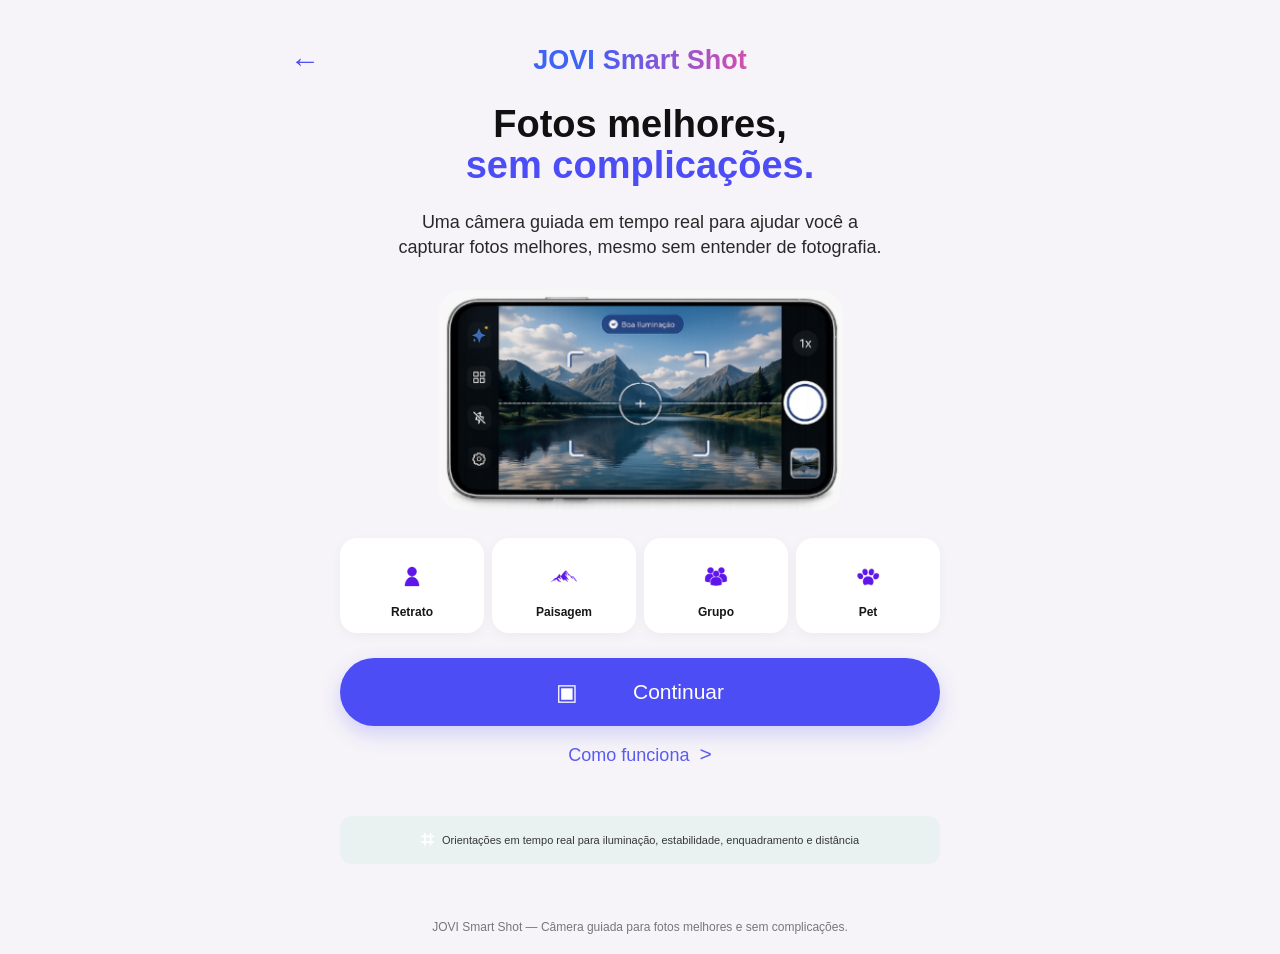
==== index.html @ 38f79061 "feat(ui): estrutura HTML e CSS das 6 telas do JOVI Smart Shot Sprint 2 - Challenge JOVI (FIAP, 1TDSO" ====
<!DOCTYPE html>
<html lang="pt-BR">

<head>
    <meta charset="UTF-8">
    <meta name="viewport" content="width=device-width, initial-scale=1.0">

    <title>JOVI Smart Shot</title>

    <link rel="stylesheet" href="assets/css/style.css">
</head>

<body>

    <!-- =========================================
         TELA 1 — APRESENTAÇÃO
    ========================================== -->

    <section id="tela-apresentacao" class="tela">

        <header class="topo">

            <button
                class="botao-voltar"
                type="button"
                aria-label="Voltar">

                ←

            </button>

            <div class="logo">

                <span>JOVI</span>

                <strong>Smart Shot</strong>

            </div>

        </header>


        <main class="inicio">

            <!-- TÍTULO -->

            <section class="apresentacao">

                <h1>
                    Fotos melhores,
                    <span>sem complicações.</span>
                </h1>

                <p>
                    Uma câmera guiada em tempo real para
                    ajudar você a capturar fotos melhores,
                    mesmo sem entender de fotografia.
                </p>

            </section>


            <!-- DEMONSTRAÇÃO DA CÂMERA -->

            <section class="camera-demonstracao">

                <img
                    src="assets/images/camera-preview.png"
                    alt="Demonstração da câmera JOVI Smart Shot">

            </section>


            <!-- =====================================
                 MODOS DE FOTOGRAFIA
            ====================================== -->

            <section
                class="selecao-modos"
                aria-label="Tipos de fotografia">


                <!-- RETRATO -->

                <button
                    class="modo-inicio"
                    type="button"
                    data-modo="retrato">

                    <img
                        src="assets/images/icone-retrato.png"
                        alt="Retrato"
                        class="icone-modo">

                    <span>
                        Retrato
                    </span>

                </button>


                <!-- PAISAGEM -->

                <button
                    class="modo-inicio"
                    type="button"
                    data-modo="paisagem">

                    <img
                        src="assets/images/icone-paisagem.png"
                        alt="Paisagem"
                        class="icone-modo">

                    <span>
                        Paisagem
                    </span>

                </button>


                <!-- GRUPO -->

                <button
                    class="modo-inicio"
                    type="button"
                    data-modo="grupo">

                    <img
                        src="assets/images/icone-grupo.png"
                        alt="Grupo"
                        class="icone-modo">

                    <span>
                        Grupo
                    </span>

                </button>


                <!-- PET -->

                <button
                    class="modo-inicio"
                    type="button"
                    data-modo="pet">

                    <img
                        src="assets/images/icone-pet.png"
                        alt="Pet"
                        class="icone-modo">

                    <span>
                        Pet
                    </span>

                </button>

            </section>


            <!-- BOTÃO PRINCIPAL -->

            <button
                id="botao-comecar"
                class="botao-continuar"
                type="button"
                onclick="window.location.href='pages/modo.html'">

                <span class="icone-camera">
                    ▣
                </span>

                <span>
                    Continuar
                </span>

            </button>


            <!-- COMO FUNCIONA -->

            <button
                id="botao-como-funciona"
                class="botao-como-funciona"
                type="button">

                <span>
                    Como funciona
                </span>

                <strong>
                    &gt;
                </strong>

            </button>


            <!-- AVISO -->

            <div class="aviso-orientacoes">

                <span class="icone-enquadramento">
                    ⌗
                </span>

                <p>
                    Orientações em tempo real para iluminação,
                    estabilidade, enquadramento e distância
                </p>

            </div>

        </main>

    </section>


    <!-- RODAPÉ -->

    <footer>

        <p>
            JOVI Smart Shot — Câmera guiada para fotos
            melhores e sem complicações.
        </p>

    </footer>


</body>

</html>
---- assets/css/style.css ----
/* =========================================
   CONFIGURAÇÕES GERAIS
========================================= */

* {
    margin: 0;
    padding: 0;
    box-sizing: border-box;
}


html {
    scroll-behavior: smooth;
}


body {
    font-family: Arial, Helvetica, sans-serif;

    background-color: #f6f4f8;

    color: #111111;

    min-height: 100vh;
}


/* =========================================
   TELA
========================================= */

.tela {
    width: 100%;

    min-height: 100vh;

    padding: 28px 18px 30px;
}


/* =========================================
   CABEÇALHO
========================================= */

.topo {
    width: 100%;

    max-width: 430px;

    margin: 0 auto 28px;

    display: flex;

    align-items: center;

    justify-content: center;

    position: relative;
}


.botao-voltar {
    position: absolute;

    left: 0;

    top: 50%;

    transform: translateY(-50%);

    border: none;

    background: transparent;

    color: #4c4df5;

    font-size: 30px;

    font-weight: bold;

    line-height: 1;

    cursor: pointer;
}


/* LOGO */

.logo {
    display: flex;

    align-items: center;

    gap: 8px;

    font-size: 27px;

    font-weight: bold;
}


.logo span {
    color: #3f63f4;
}


.logo strong {
    background: linear-gradient(
        90deg,
        #4d5df5,
        #d34fad
    );

    -webkit-background-clip: text;

    -webkit-text-fill-color: transparent;
}


/* =========================================
   CONTEÚDO
========================================= */

.inicio {
    width: 100%;

    max-width: 430px;

    margin: 0 auto;

    text-align: center;
}


/* =========================================
   TÍTULO
========================================= */

.apresentacao h1 {
    font-size: 31px;

    line-height: 1.08;

    font-weight: 800;

    margin-bottom: 24px;
}


.apresentacao h1 span {
    display: block;

    color: #4c4df5;
}


.apresentacao p {
    max-width: 350px;

    margin: 0 auto;

    font-size: 16px;

    line-height: 1.4;

    color: #292929;
}


/* =========================================
   CÂMERA
========================================= */

.camera-demonstracao {
    width: 100%;

    margin: 30px auto 28px;

    display: flex;

    justify-content: center;
}


.camera-demonstracao img {
    width: 100%;

    max-width: 405px;

    display: block;

    border-radius: 24px;

    object-fit: contain;
}


/* =========================================
   MODOS
========================================= */

.selecao-modos {
    width: 100%;

    display: grid;

    grid-template-columns: repeat(4, 1fr);

    gap: 8px;

    margin-bottom: 25px;
}


.modo-inicio {
    min-height: 78px;

    padding: 8px 4px;

    border: none;

    border-radius: 17px;

    background-color: #ffffff;

    display: flex;

    flex-direction: column;

    align-items: center;

    justify-content: center;

    gap: 5px;

    color: #171717;

    font-size: 12px;

    font-weight: bold;

    cursor: pointer;

    box-shadow:
        0 3px 12px rgba(0, 0, 0, 0.04);

    transition:
        transform 0.2s ease,
        box-shadow 0.2s ease;
}


.modo-inicio:hover {
    transform: translateY(-2px);

    box-shadow:
        0 6px 16px rgba(0, 0, 0, 0.08);
}


.modo-inicio:active {
    transform: scale(0.97);
}


/* =========================================
   ÍCONES DOS MODOS
========================================= */

.icone-modo {
    width: 43px;

    height: 43px;

    object-fit: contain;

    display: block;

    flex-shrink: 0;
}


/* =========================================
   BOTÃO CONTINUAR
========================================= */

.botao-continuar {
    width: 100%;

    height: 68px;

    border: none;

    border-radius: 40px;

    background-color: #4c4df5;

    color: #ffffff;

    font-size: 21px;

    font-weight: normal;

    display: flex;

    align-items: center;

    justify-content: center;

    gap: 55px;

    cursor: pointer;

    box-shadow:
        0 8px 20px rgba(76, 77, 245, 0.22);

    transition:
        transform 0.2s ease,
        box-shadow 0.2s ease;
}


.botao-continuar:hover {
    transform: translateY(-2px);

    box-shadow:
        0 10px 25px rgba(76, 77, 245, 0.28);
}


.botao-continuar:active {
    transform: scale(0.98);
}


.icone-camera {
    font-size: 23px;

    line-height: 1;
}


/* =========================================
   COMO FUNCIONA
========================================= */

.botao-como-funciona {
    margin-top: 11px;

    padding: 5px 10px;

    border: none;

    background: transparent;

    color: #5a5bf5;

    font-size: 18px;

    cursor: pointer;
}


.botao-como-funciona strong {
    margin-left: 5px;

    font-size: 21px;

    font-weight: normal;
}


/* =========================================
   AVISO
========================================= */

.aviso-orientacoes {
    width: 92%;

    min-height: 48px;

    margin: 45px auto 0;

    padding: 9px 14px;

    border-radius: 12px;

    background-color: #e9f2f0;

    display: flex;

    align-items: center;

    justify-content: center;

    gap: 9px;
}


.aviso-orientacoes p {
    margin: 0;

    font-size: 11px;

    line-height: 1.3;

    color: #363636;

    text-align: left;
}


.icone-enquadramento {
    color: #ffffff;

    font-size: 22px;

    font-weight: bold;

    flex-shrink: 0;
}


/* =========================================
   RODAPÉ
========================================= */

footer {
    text-align: center;

    padding: 20px;

    color: #777777;

    font-size: 12px;
}


/* =========================================
   CELULARES PEQUENOS
========================================= */

@media (max-width: 380px) {

    .tela {
        padding-left: 14px;

        padding-right: 14px;
    }


    .logo {
        font-size: 23px;
    }


    .apresentacao h1 {
        font-size: 27px;
    }


    .apresentacao p {
        font-size: 14px;
    }


    .modo-inicio {
        min-height: 70px;

        font-size: 10px;
    }


    .icone-modo {
        width: 36px;

        height: 36px;
    }


    .botao-continuar {
        gap: 35px;

        font-size: 18px;
    }
}


/* =========================================
   TELAS MAIORES
========================================= */

@media (min-width: 600px) {

    .tela {
        padding-top: 45px;
    }


    .inicio {
        max-width: 700px;
    }


    .topo {
        max-width: 700px;
    }


    .apresentacao h1 {
        font-size: 38px;
    }


    .apresentacao p {
        font-size: 18px;

        max-width: 500px;
    }


    .selecao-modos {
        max-width: 600px;

        margin-left: auto;

        margin-right: auto;
    }


    .modo-inicio {
        min-height: 95px;
    }


    .icone-modo {
        width: 48px;

        height: 48px;
    }


    .botao-continuar {
        max-width: 600px;

        margin-left: auto;

        margin-right: auto;
    }


    .aviso-orientacoes {
        max-width: 600px;
    }
}
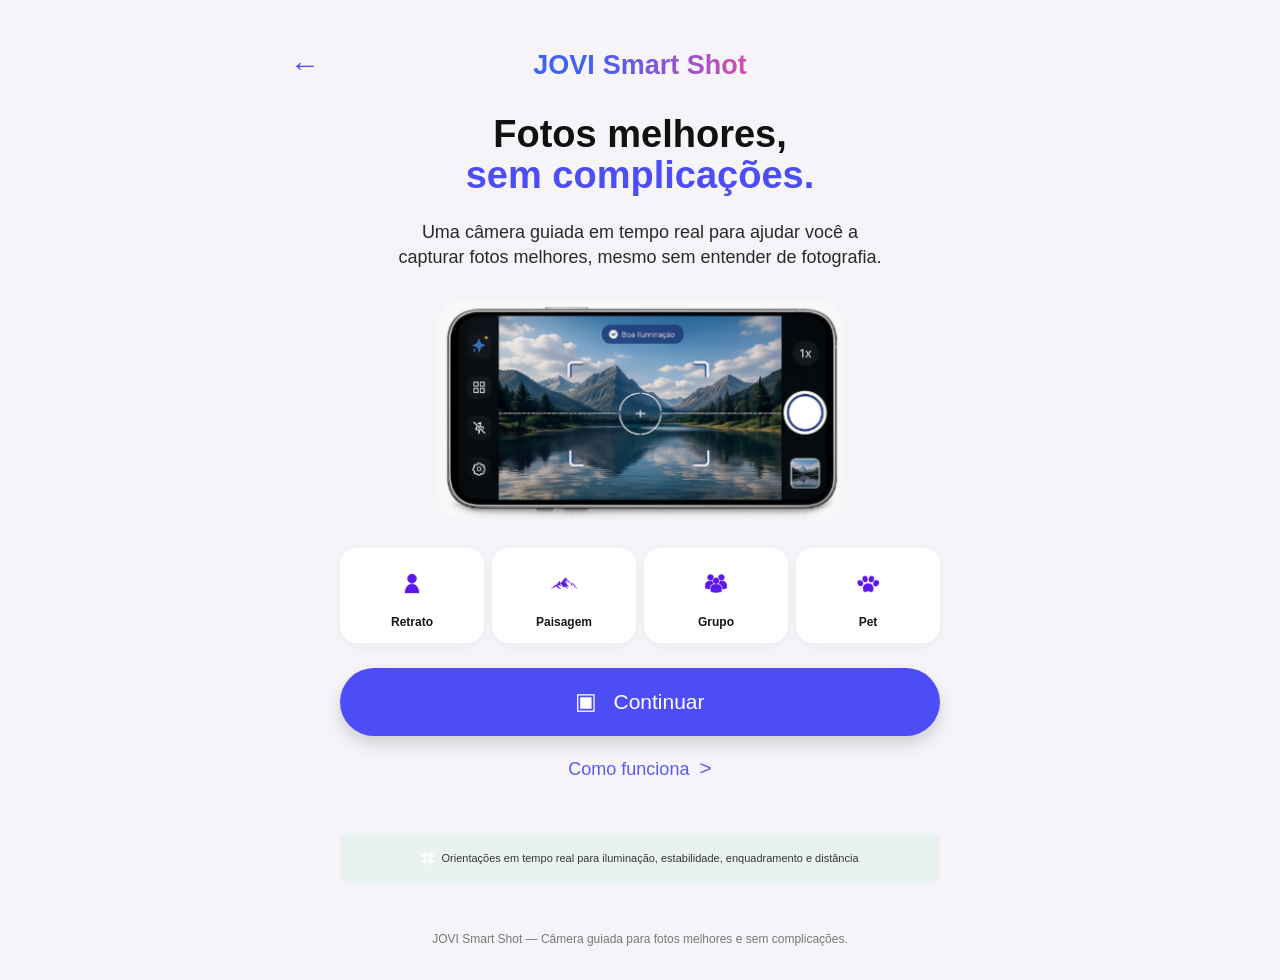
==== commit 8aaf1b16: "feat(ui): integra Bootstrap 5 via CDN e aplica classes utilitarias O enunciado da Sprint 2 exige uso" ====
--- a/index.html
+++ b/index.html
@@ -7,6 +7,7 @@
 
     <title>JOVI Smart Shot</title>
 
+    <link href="https://cdn.jsdelivr.net/npm/bootstrap@5.3.3/dist/css/bootstrap.min.css" rel="stylesheet">
     <link rel="stylesheet" href="assets/css/style.css">
 </head>
 
@@ -18,7 +19,7 @@
 
     <section id="tela-apresentacao" class="tela">
 
-        <header class="topo">
+        <header class="topo d-flex align-items-center justify-content-center gap-2">
 
             <button
                 class="botao-voltar"
@@ -40,7 +41,7 @@
         </header>
 
 
-        <main class="inicio">
+        <main class="inicio container">
 
             <!-- TÍTULO -->
 
@@ -162,7 +163,7 @@
 
             <button
                 id="botao-comecar"
-                class="botao-continuar"
+                class="botao-continuar d-flex align-items-center justify-content-center gap-3 rounded-pill shadow"
                 type="button"
                 onclick="window.location.href='pages/modo.html'">
 
@@ -197,7 +198,7 @@
 
             <!-- AVISO -->
 
-            <div class="aviso-orientacoes">
+            <div class="aviso-orientacoes d-flex align-items-center gap-2 rounded-3">
 
                 <span class="icone-enquadramento">
                     ⌗
@@ -217,7 +218,7 @@
 
     <!-- RODAPÉ -->
 
-    <footer>
+    <footer class="text-center py-3">
 
         <p>
             JOVI Smart Shot — Câmera guiada para fotos
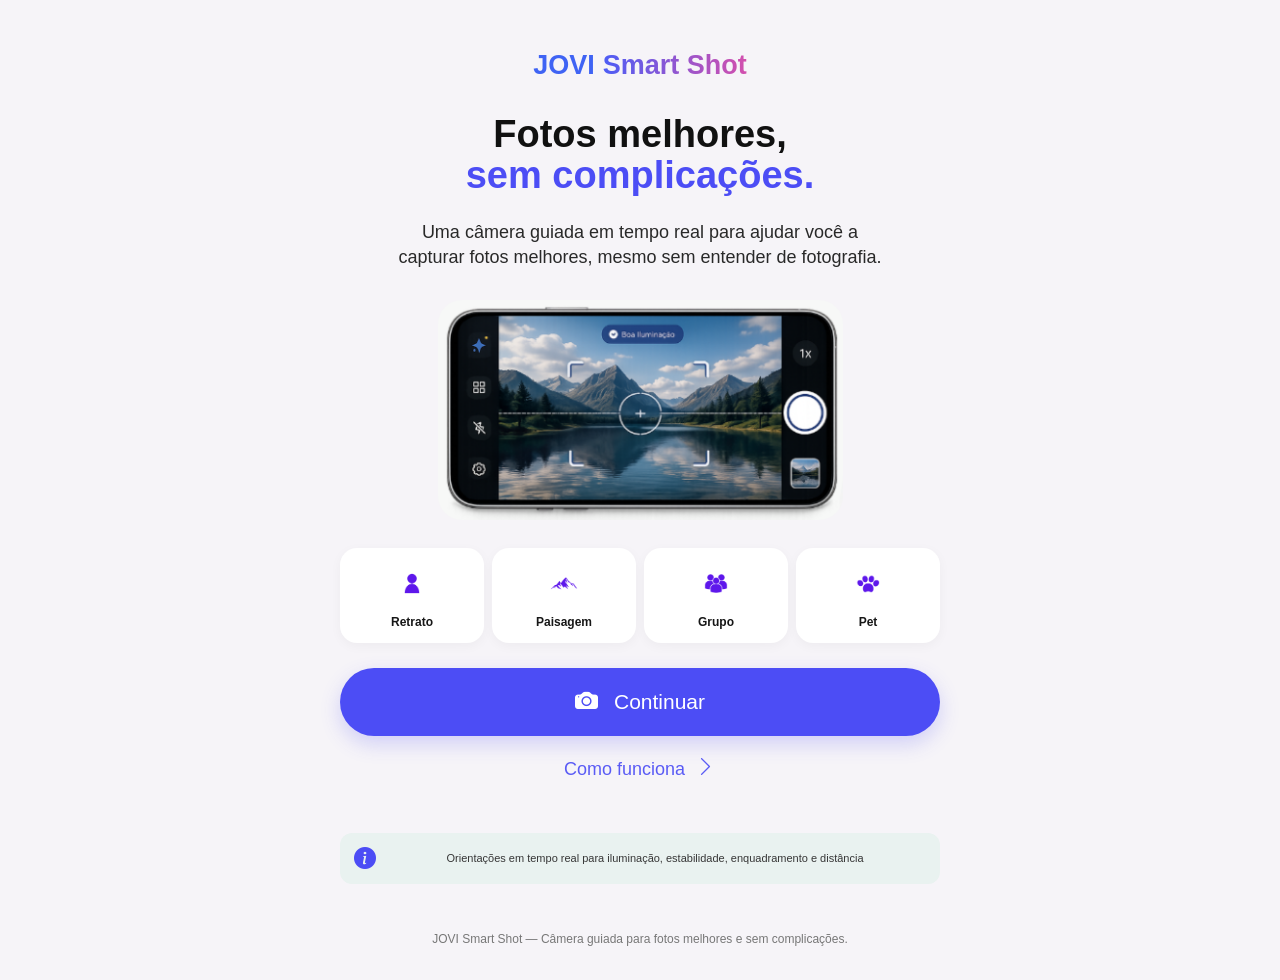
==== commit 5060809c: "feat(ui): bootstrap icons, modal explicativo e remove elementos sem funcao - Substitui caracteres Un" ====
--- a/index.html
+++ b/index.html
@@ -8,6 +8,7 @@
     <title>JOVI Smart Shot</title>
 
     <link href="https://cdn.jsdelivr.net/npm/bootstrap@5.3.3/dist/css/bootstrap.min.css" rel="stylesheet">
+    <link href="https://cdn.jsdelivr.net/npm/bootstrap-icons@1.11.3/font/bootstrap-icons.min.css" rel="stylesheet">
     <link rel="stylesheet" href="assets/css/style.css">
 </head>
 
@@ -20,15 +21,6 @@
     <section id="tela-apresentacao" class="tela">
 
         <header class="topo d-flex align-items-center justify-content-center gap-2">
-
-            <button
-                class="botao-voltar"
-                type="button"
-                aria-label="Voltar">
-
-                ←
-
-            </button>
 
             <div class="logo">
 
@@ -163,12 +155,12 @@
 
             <button
                 id="botao-comecar"
-                class="botao-continuar d-flex align-items-center justify-content-center gap-3 rounded-pill shadow"
+                class="botao-continuar d-flex align-items-center justify-content-center gap-3 rounded-pill"
                 type="button"
                 onclick="window.location.href='pages/modo.html'">
 
                 <span class="icone-camera">
-                    ▣
+                    <i class="bi bi-camera-fill"></i>
                 </span>
 
                 <span>
@@ -183,14 +175,16 @@
             <button
                 id="botao-como-funciona"
                 class="botao-como-funciona"
-                type="button">
+                type="button"
+                data-bs-toggle="modal"
+                data-bs-target="#modalComoFunciona">
 
                 <span>
                     Como funciona
                 </span>
 
                 <strong>
-                    &gt;
+                    <i class="bi bi-chevron-right"></i>
                 </strong>
 
             </button>
@@ -198,10 +192,10 @@
 
             <!-- AVISO -->
 
-            <div class="aviso-orientacoes d-flex align-items-center gap-2 rounded-3">
+            <div class="aviso-orientacoes align-items-center gap-2">
 
                 <span class="icone-enquadramento">
-                    ⌗
+                    <i class="bi bi-info-circle-fill"></i>
                 </span>
 
                 <p>
@@ -228,6 +222,53 @@
     </footer>
 
 
+    <!-- MODAL: COMO FUNCIONA -->
+
+    <div class="modal fade" id="modalComoFunciona" tabindex="-1" aria-labelledby="modalComoFuncionaLabel" aria-hidden="true">
+
+        <div class="modal-dialog modal-dialog-centered">
+
+            <div class="modal-content">
+
+                <div class="modal-header">
+
+                    <h5 class="modal-title" id="modalComoFuncionaLabel">Como o Smart Shot funciona</h5>
+
+                    <button type="button" class="btn-close" data-bs-dismiss="modal" aria-label="Fechar"></button>
+
+                </div>
+
+                <div class="modal-body">
+
+                    <p>O Smart Shot analisa a imagem da câmera em tempo real e te orienta em 4 aspectos da foto:</p>
+
+                    <ul>
+                        <li><strong>Iluminação</strong>: avisa se está escuro, com luz estourada ou adequado.</li>
+                        <li><strong>Estabilidade</strong>: percebe tremores comparando os frames da câmera.</li>
+                        <li><strong>Distância</strong>: avalia se o sujeito está bem separado do fundo.</li>
+                        <li><strong>Enquadramento</strong>: verifica se há algo bem definido dentro da moldura.</li>
+                    </ul>
+
+                    <p class="mb-0">Cada modo (Retrato, Paisagem, Grupo ou Pet) ajusta essas análises e o formato da foto para o que faz mais sentido naquele tipo de captura.</p>
+
+                </div>
+
+                <div class="modal-footer">
+
+                    <button type="button" class="btn btn-primary" data-bs-dismiss="modal">Entendi</button>
+
+                </div>
+
+            </div>
+
+        </div>
+
+    </div>
+
+
+    <script src="https://cdn.jsdelivr.net/npm/bootstrap@5.3.3/dist/js/bootstrap.bundle.min.js"></script>
+
+
 </body>
 
 </html>
--- a/assets/css/style.css
+++ b/assets/css/style.css
@@ -59,37 +59,12 @@
 }
 
 
-.botao-voltar {
-    position: absolute;
-
-    left: 0;
-
-    top: 50%;
-
-    transform: translateY(-50%);
-
-    border: none;
-
-    background: transparent;
-
-    color: #4c4df5;
-
-    font-size: 30px;
-
-    font-weight: bold;
-
-    line-height: 1;
-
-    cursor: pointer;
-}
-
-
 /* LOGO */
 
 .logo {
     display: flex;
 
-    align-items: center;
+    align-items: baseline;
 
     gap: 8px;
 
@@ -387,17 +362,19 @@
 
     background-color: #e9f2f0;
 
-    display: flex;
+    display: grid;
+
+    grid-template-columns: auto 1fr;
 
     align-items: center;
 
-    justify-content: center;
-
     gap: 9px;
 }
 
 
 .aviso-orientacoes p {
+    width: 100%;
+
     margin: 0;
 
     font-size: 11px;
@@ -406,12 +383,12 @@
 
     color: #363636;
 
-    text-align: left;
+    text-align: center;
 }
 
 
 .icone-enquadramento {
-    color: #ffffff;
+    color: #4c4df5;
 
     font-size: 22px;
 
@@ -552,4 +529,39 @@
     .aviso-orientacoes {
         max-width: 600px;
     }
+}
+
+
+/* =========================================
+   MODAL "COMO FUNCIONA" NA PALETA DO PROJETO
+========================================= */
+
+#modalComoFunciona .modal-title {
+    color: #4c4df5;
+}
+
+
+#modalComoFunciona .btn-primary {
+    background-color: #4c4df5;
+
+    border-color: #4c4df5;
+}
+
+
+#modalComoFunciona .btn-primary:hover {
+    background-color: #3d3ed6;
+
+    border-color: #3d3ed6;
+}
+
+
+#modalComoFunciona ul {
+    padding-left: 20px;
+
+    margin-bottom: 14px;
+}
+
+
+#modalComoFunciona li {
+    margin-bottom: 6px;
 }
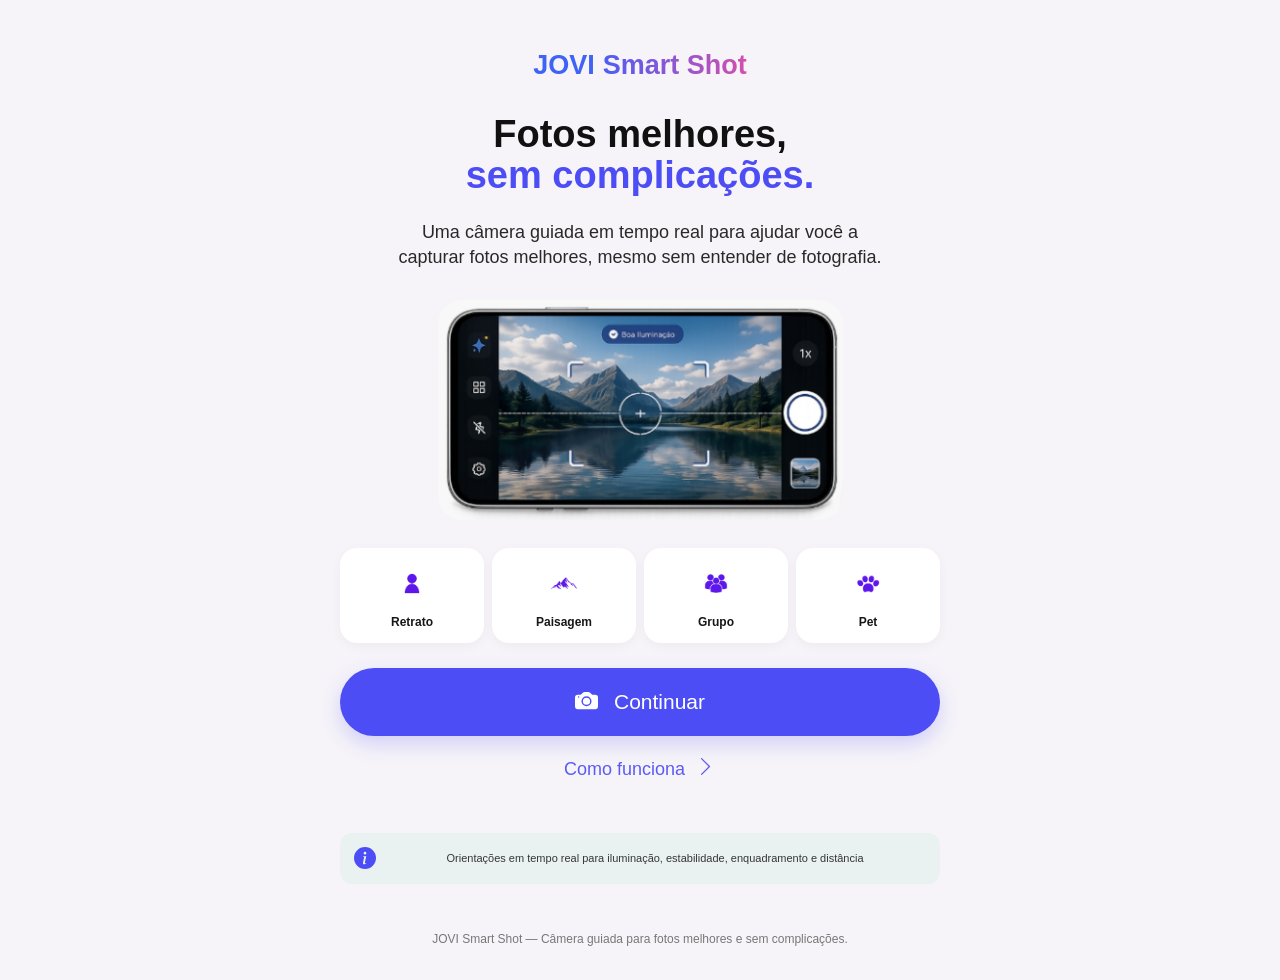
==== commit ef192c8b: "feat(ui): substitui bootstrap icons por sprite svg embutido Remove a dependencia do CDN do Bootstrap" ====
--- a/index.html
+++ b/index.html
@@ -8,11 +8,28 @@
     <title>JOVI Smart Shot</title>
 
     <link href="https://cdn.jsdelivr.net/npm/bootstrap@5.3.3/dist/css/bootstrap.min.css" rel="stylesheet">
-    <link href="https://cdn.jsdelivr.net/npm/bootstrap-icons@1.11.3/font/bootstrap-icons.min.css" rel="stylesheet">
     <link rel="stylesheet" href="assets/css/style.css">
 </head>
 
 <body>
+
+    <!-- SPRITE DE ÍCONES SVG (embutido, sem dependência externa) -->
+    <svg style="display: none;">
+
+        <symbol id="icon-camera-fill" viewBox="0 0 16 16">
+            <path d="M10.5 8.5a2.5 2.5 0 1 1-5 0 2.5 2.5 0 0 1 5 0"/>
+            <path d="M2 4a2 2 0 0 0-2 2v6a2 2 0 0 0 2 2h12a2 2 0 0 0 2-2V6a2 2 0 0 0-2-2h-1.172a2 2 0 0 1-1.414-.586l-.828-.828A2 2 0 0 0 9.172 2H6.828a2 2 0 0 0-1.414.586l-.828.828A2 2 0 0 1 3.172 4zm.5 2a.5.5 0 1 1 0-1 .5.5 0 0 1 0 1m9 2.5a3.5 3.5 0 1 1-7 0 3.5 3.5 0 0 1 7 0"/>
+        </symbol>
+
+        <symbol id="icon-chevron-right" viewBox="0 0 16 16">
+            <path fill-rule="evenodd" d="M4.646 1.646a.5.5 0 0 1 .708 0l6 6a.5.5 0 0 1 0 .708l-6 6a.5.5 0 0 1-.708-.708L10.293 8 4.646 2.354a.5.5 0 0 1 0-.708"/>
+        </symbol>
+
+        <symbol id="icon-info-circle-fill" viewBox="0 0 16 16">
+            <path d="M8 16A8 8 0 1 0 8 0a8 8 0 0 0 0 16m.93-9.412-1 4.705c-.07.34.029.533.304.533.194 0 .487-.07.686-.246l-.088.416c-.287.346-.92.598-1.465.598-.703 0-1.002-.422-.808-1.319l.738-3.468c.064-.293.006-.399-.287-.47l-.451-.081.082-.381 2.29-.287zM8 5.5a1 1 0 1 1 0-2 1 1 0 0 1 0 2"/>
+        </symbol>
+
+    </svg>
 
     <!-- =========================================
          TELA 1 — APRESENTAÇÃO
@@ -160,7 +177,7 @@
                 onclick="window.location.href='pages/modo.html'">
 
                 <span class="icone-camera">
-                    <i class="bi bi-camera-fill"></i>
+                    <svg class="icone-svg" width="1em" height="1em" fill="currentColor"><use href="#icon-camera-fill"></use></svg>
                 </span>
 
                 <span>
@@ -184,7 +201,7 @@
                 </span>
 
                 <strong>
-                    <i class="bi bi-chevron-right"></i>
+                    <svg class="icone-svg" width="1em" height="1em" fill="currentColor"><use href="#icon-chevron-right"></use></svg>
                 </strong>
 
             </button>
@@ -195,7 +212,7 @@
             <div class="aviso-orientacoes align-items-center gap-2">
 
                 <span class="icone-enquadramento">
-                    <i class="bi bi-info-circle-fill"></i>
+                    <svg class="icone-svg" width="1em" height="1em" fill="currentColor"><use href="#icon-info-circle-fill"></use></svg>
                 </span>
 
                 <p>
--- a/assets/css/style.css
+++ b/assets/css/style.css
@@ -11,6 +11,25 @@
 
 html {
     scroll-behavior: smooth;
+}
+
+
+/* =========================================
+   ÍCONES SVG (sprite embutido)
+   width/height: 1em faz o ícone acompanhar o
+   font-size do elemento pai, igual um ícone de
+   fonte. fill: currentColor herda a cor do texto.
+========================================= */
+
+.icone-svg {
+    width: 1em;
+    height: 1em;
+
+    fill: currentColor;
+
+    vertical-align: -0.125em;
+
+    flex-shrink: 0;
 }
 
 
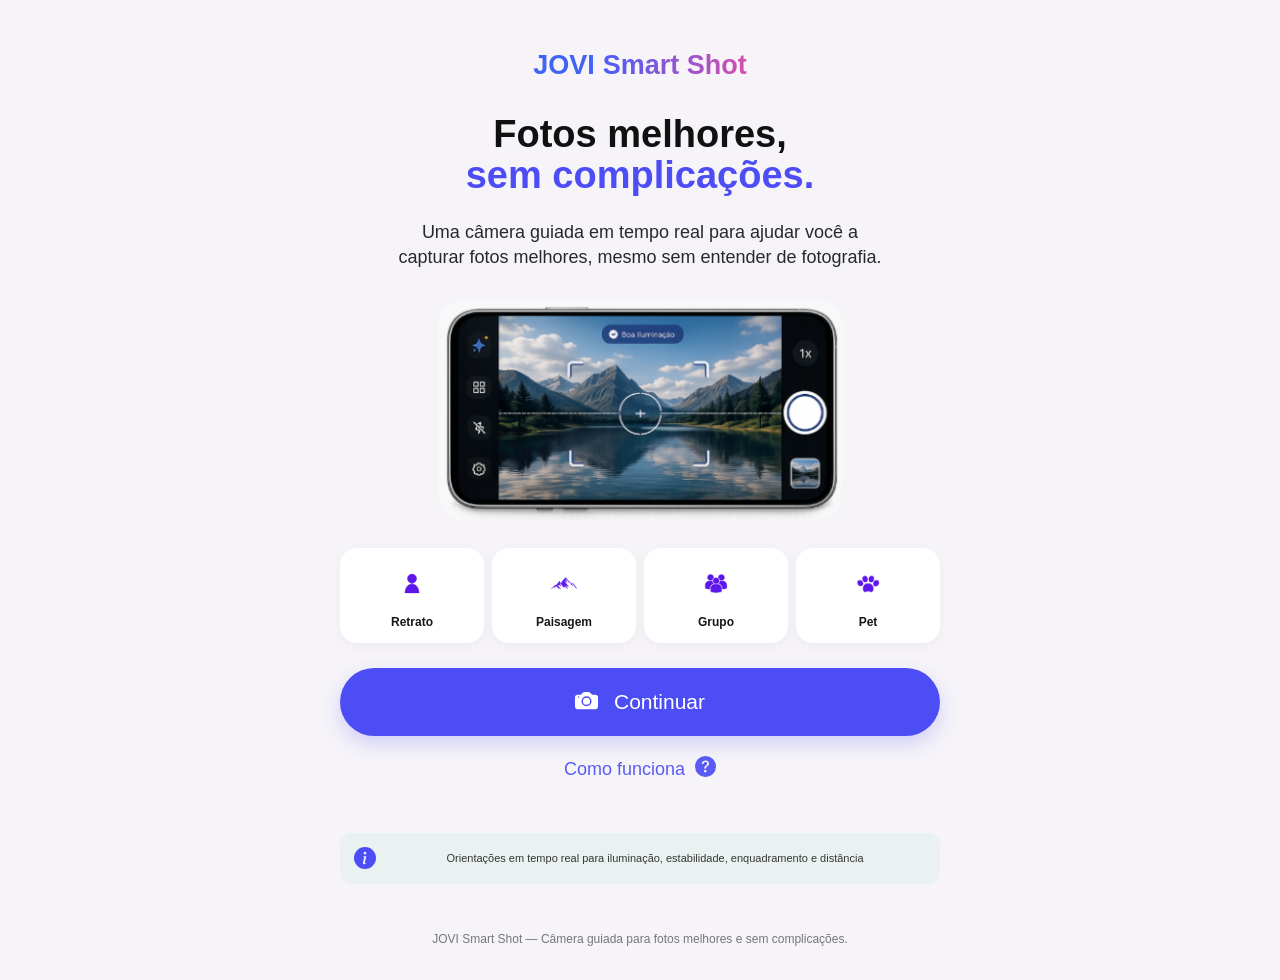
==== commit 5db62807: "fix(ui): troca icone do botao "Como funciona" por interrogacao Seta pra direita sinaliza navegacao/e" ====
--- a/index.html
+++ b/index.html
@@ -21,8 +21,8 @@
             <path d="M2 4a2 2 0 0 0-2 2v6a2 2 0 0 0 2 2h12a2 2 0 0 0 2-2V6a2 2 0 0 0-2-2h-1.172a2 2 0 0 1-1.414-.586l-.828-.828A2 2 0 0 0 9.172 2H6.828a2 2 0 0 0-1.414.586l-.828.828A2 2 0 0 1 3.172 4zm.5 2a.5.5 0 1 1 0-1 .5.5 0 0 1 0 1m9 2.5a3.5 3.5 0 1 1-7 0 3.5 3.5 0 0 1 7 0"/>
         </symbol>
 
-        <symbol id="icon-chevron-right" viewBox="0 0 16 16">
-            <path fill-rule="evenodd" d="M4.646 1.646a.5.5 0 0 1 .708 0l6 6a.5.5 0 0 1 0 .708l-6 6a.5.5 0 0 1-.708-.708L10.293 8 4.646 2.354a.5.5 0 0 1 0-.708"/>
+        <symbol id="icon-question-circle-fill" viewBox="0 0 16 16">
+            <path d="M16 8A8 8 0 1 1 0 8a8 8 0 0 1 16 0M5.496 6.033h.825c.138 0 .248-.113.266-.25.09-.656.54-1.134 1.342-1.134.686 0 1.314.343 1.314 1.168 0 .635-.374.927-.965 1.371-.673.489-1.206 1.06-1.168 1.987l.003.217a.25.25 0 0 0 .25.246h.811a.25.25 0 0 0 .25-.25v-.105c0-.718.273-.927 1.01-1.486.609-.463 1.244-.977 1.244-2.056 0-1.511-1.276-2.241-2.673-2.241-1.267 0-2.655.59-2.75 2.286a.237.237 0 0 0 .241.247m2.325 6.443c.61 0 1.029-.394 1.029-.927 0-.552-.42-.94-1.029-.94-.584 0-1.009.388-1.009.94 0 .533.425.927 1.01.927z"/>
         </symbol>
 
         <symbol id="icon-info-circle-fill" viewBox="0 0 16 16">
@@ -201,7 +201,7 @@
                 </span>
 
                 <strong>
-                    <svg class="icone-svg" width="1em" height="1em" fill="currentColor"><use href="#icon-chevron-right"></use></svg>
+                    <svg class="icone-svg" width="1em" height="1em" fill="currentColor"><use href="#icon-question-circle-fill"></use></svg>
                 </strong>
 
             </button>
